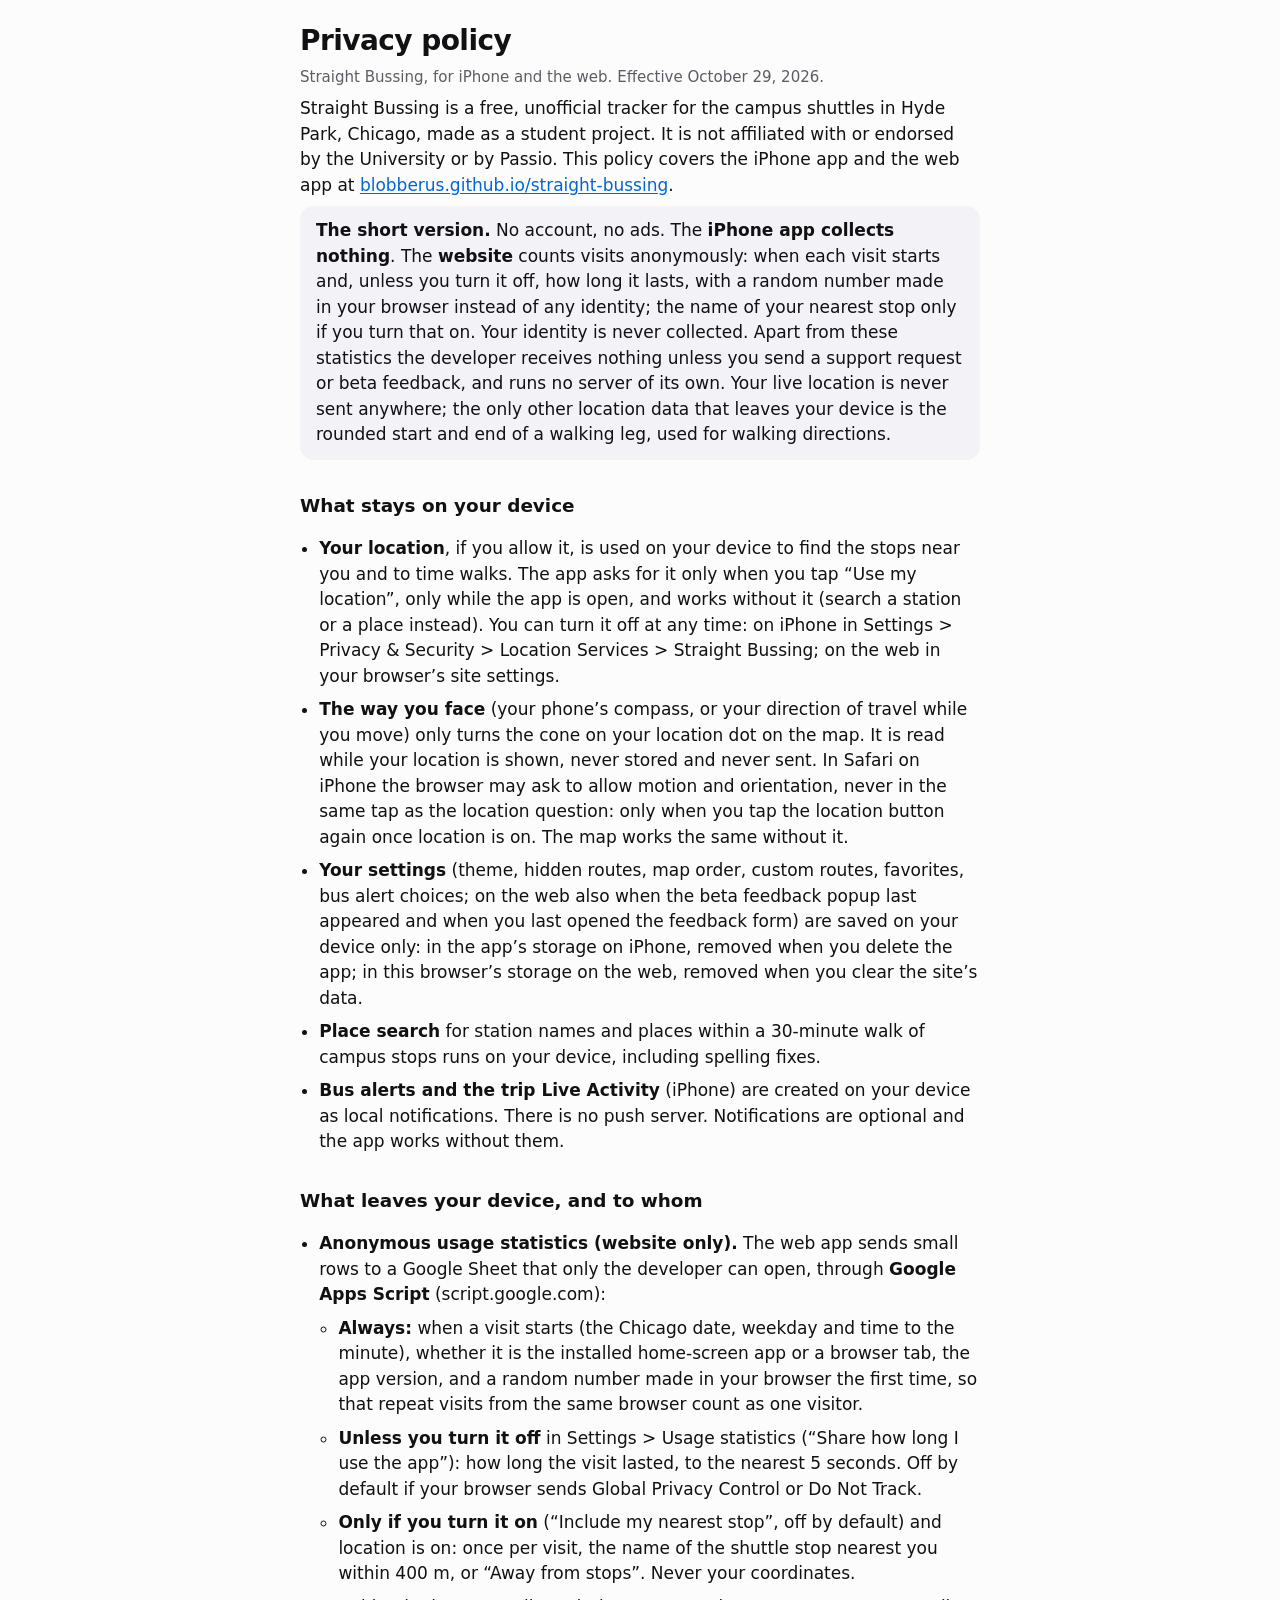
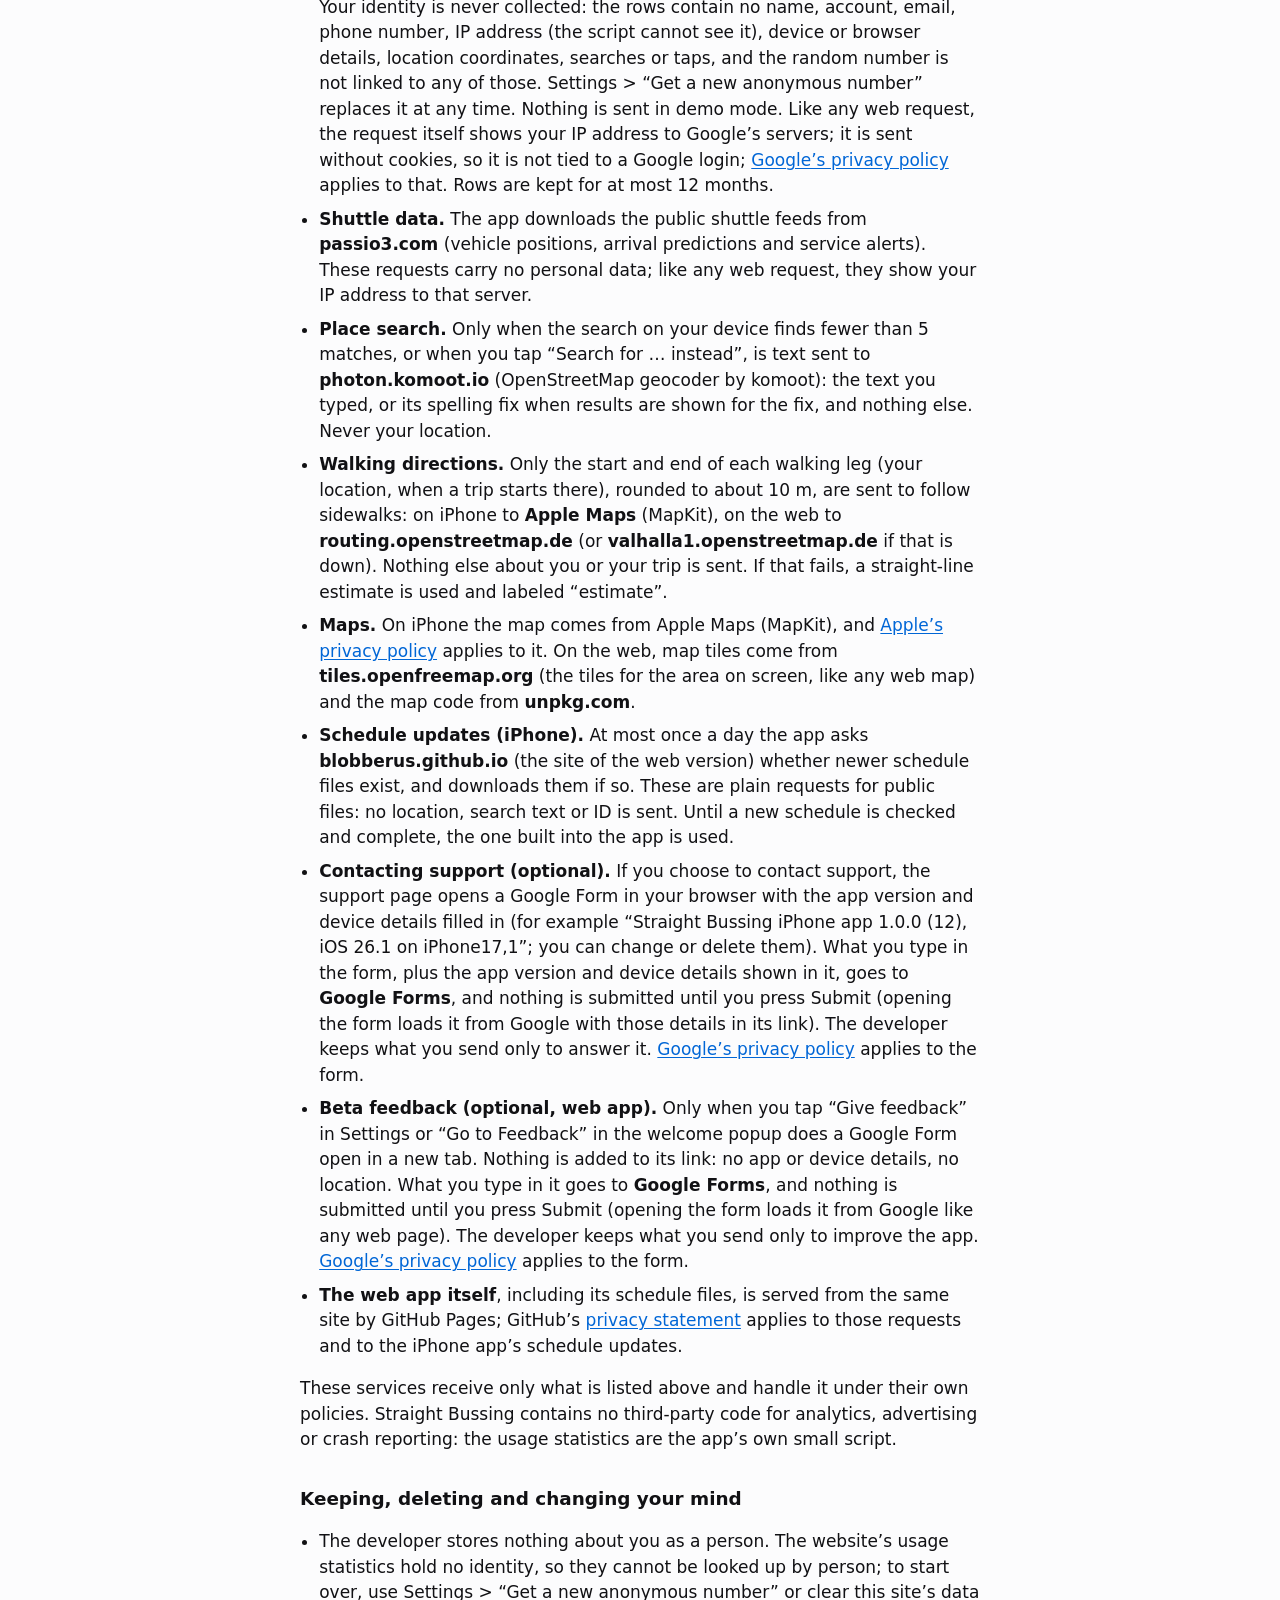
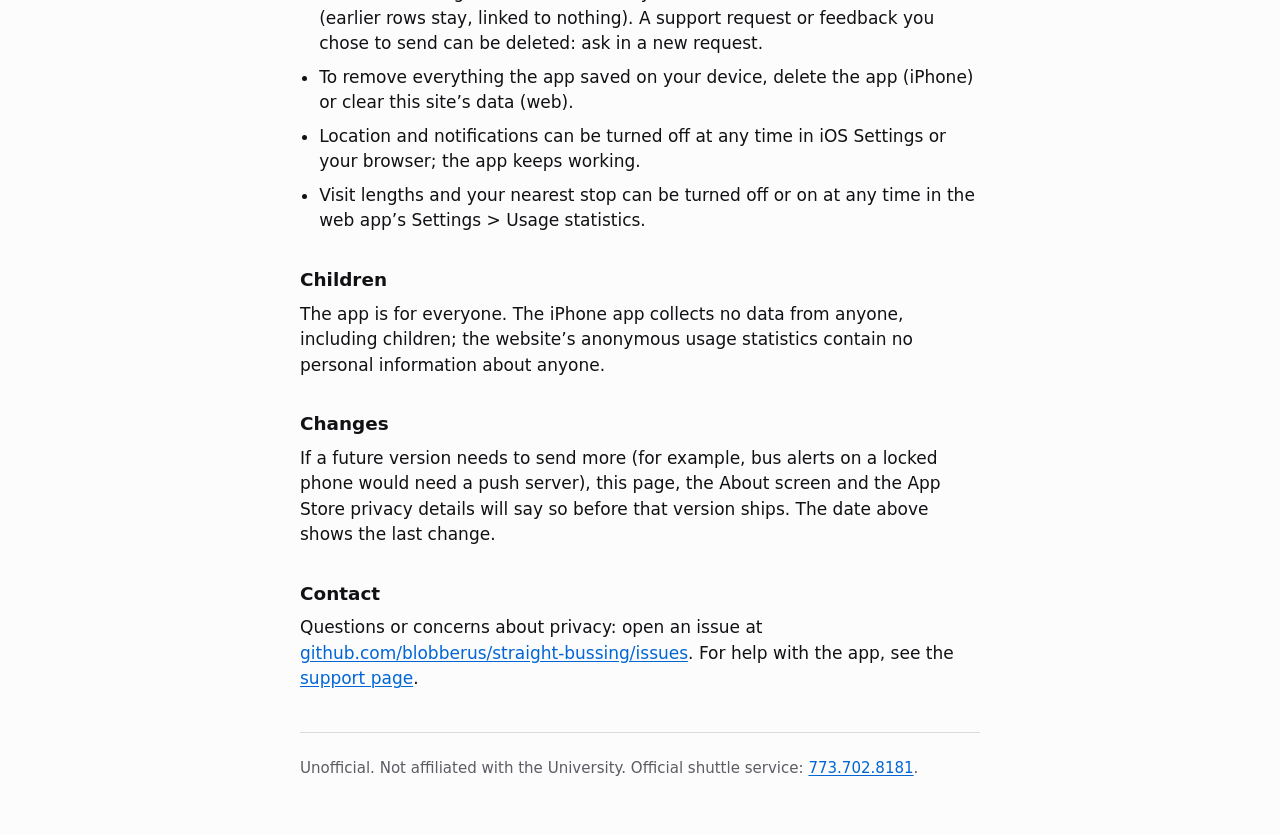
==== web/privacy.html @ 0d1b6024 "Bring the experimental copy up to date with the main project (main ba4f450), once, as the base for t" ====
<!doctype html>
<html lang="en">
<head>
<meta charset="utf-8">
<meta name="viewport" content="width=device-width, initial-scale=1">
<title>Privacy policy: Straight Bussing</title>
<meta name="description" content="Privacy policy of Straight Bussing, the free unofficial campus shuttle tracker for iPhone and the web. No account, no ads. The iPhone app collects nothing; the website counts visits anonymously.">
<meta name="color-scheme" content="light dark">
<link rel="icon" href="icons/icon-32.png" sizes="32x32" type="image/png">
<style>
/* Static page, no scripts, no external requests. Colors follow web/css/tokens.css. */
:root { color-scheme: light dark; --bg: #fcfcfd; --text: #111114; --text-2: #5c5c63; --accent: #0066d6; --hairline: rgba(60, 60, 67, .18); --surface: #f2f2f7; }
@media (prefers-color-scheme: dark) { :root { --bg: #1c1c1e; --text: #f5f5f7; --text-2: #a1a1a8; --accent: #409cff; --hairline: rgba(84, 84, 88, .55); --surface: #2c2c2e; } }
body { margin: 0; background: var(--bg); color: var(--text); font: 17px/1.5 -apple-system, BlinkMacSystemFont, "SF Pro Text", system-ui, "Segoe UI", Roboto, sans-serif; }
main { max-width: 680px; margin: 0 auto; padding: 24px 20px 48px; }
h1 { font-size: 1.75rem; line-height: 1.2; margin: 0 0 4px; letter-spacing: -0.02em; }
h2 { font-size: 1.15rem; margin: 2rem 0 .5rem; }
p, li { margin: .5rem 0; }
ul { padding-left: 1.2rem; }
.meta { color: var(--text-2); font-size: .94rem; }
.box { background: var(--surface); border-radius: 14px; padding: 4px 16px; }
a { color: var(--accent); text-underline-offset: 2px; }
b { font-weight: 650; }
footer { margin-top: 2.5rem; padding-top: 1rem; border-top: 1px solid var(--hairline); color: var(--text-2); font-size: .94rem; }
</style>
</head>
<body>
<main>
<h1>Privacy policy</h1>
<p class="meta">Straight Bussing, for iPhone and the web. Effective October 29, 2026.</p>

<p>Straight Bussing is a free, unofficial tracker for the campus shuttles in Hyde Park, Chicago, made as a student project.
It is not affiliated with or endorsed by the University or by Passio. This policy covers the iPhone app and the web app at
<a href="./">blobberus.github.io/straight-bussing</a>.</p>

<div class="box">
<p><b>The short version.</b> No account, no ads. The <b>iPhone app collects nothing</b>. The <b>website</b> counts visits
anonymously: when each visit starts and, unless you turn it off, how long it lasts, with a random number made in your
browser instead of any identity; the name of your nearest stop only if you turn that on. Your identity is never collected.
Apart from these statistics the developer receives nothing unless you send a support request or beta feedback, and runs
no server of its own. Your live location is never sent anywhere; the only other location data that leaves your device is the rounded start and
end of a walking leg, used for walking directions.</p>
</div>

<h2>What stays on your device</h2>
<ul>
<li><b>Your location</b>, if you allow it, is used on your device to find the stops near you and to time walks. The app
asks for it only when you tap &ldquo;Use my location&rdquo;, only while the app is open, and works without it (search a station
or a place instead). You can turn it off at any time: on iPhone in Settings &gt; Privacy &amp; Security &gt; Location
Services &gt; Straight Bussing; on the web in your browser&rsquo;s site settings.</li>
<li><b>The way you face</b> (your phone&rsquo;s compass, or your direction of travel while you move) only turns the
cone on your location dot on the map. It is read while your location is shown, never stored and never sent. In
Safari on iPhone the browser may ask to allow motion and orientation, never in the same tap as the location
question: only when you tap the location button again once location is on. The map works the same without it.</li>
<li><b>Your settings</b> (theme, hidden routes, map order, custom routes, favorites, bus alert choices; on the web also
when the beta feedback popup last appeared and when you last opened the feedback form) are saved on your
device only: in the app&rsquo;s storage on iPhone, removed when you delete the app; in this browser&rsquo;s storage on the
web, removed when you clear the site&rsquo;s data.</li>
<li><b>Place search</b> for station names and places within a 30-minute walk of campus stops runs on your device,
including spelling fixes.</li>
<li><b>Bus alerts and the trip Live Activity</b> (iPhone) are created on your device as local notifications. There is no
push server. Notifications are optional and the app works without them.</li>
</ul>

<h2>What leaves your device, and to whom</h2>
<ul>
<li><b>Anonymous usage statistics (website only).</b> The web app sends small rows to a Google Sheet that only the
developer can open, through <b>Google Apps Script</b> (script.google.com):
<ul>
<li><b>Always:</b> when a visit starts (the Chicago date, weekday and time to the minute), whether it is the installed
home-screen app or a browser tab, the app version, and a random number made in your browser the first time, so that repeat
visits from the same browser count as one visitor.</li>
<li><b>Unless you turn it off</b> in Settings &gt; Usage statistics (&ldquo;Share how long I use the app&rdquo;): how long
the visit lasted, to the nearest 5 seconds. Off by default if your browser sends Global Privacy Control or Do Not Track.</li>
<li><b>Only if you turn it on</b> (&ldquo;Include my nearest stop&rdquo;, off by default) and location is on: once per visit,
the name of the shuttle stop nearest you within 400 m, or &ldquo;Away from stops&rdquo;. Never your coordinates.</li>
</ul>
Your identity is never collected: the rows contain no name, account, email, phone number, IP address (the script cannot see
it), device or browser details, location coordinates, searches or taps, and the random number is not linked to any of
those. Settings &gt; &ldquo;Get a new anonymous number&rdquo; replaces it at any time. Nothing is sent in demo mode. Like any
web request, the request itself shows your IP address to Google&rsquo;s servers; it is sent without cookies, so it is
not tied to a Google login;
<a href="https://policies.google.com/privacy">Google&rsquo;s privacy policy</a> applies to that. Rows are kept for at most
12 months.</li>
<li><b>Shuttle data.</b> The app downloads the public shuttle feeds from <b>passio3.com</b> (vehicle positions, arrival
predictions and service alerts). These requests carry no personal data; like any web request, they show your IP address to
that server.</li>
<li><b>Place search.</b> Only when the search on your device finds fewer than 5 matches, or when you tap &ldquo;Search for
&hellip; instead&rdquo;, is text sent to <b>photon.komoot.io</b> (OpenStreetMap geocoder by komoot): the text you typed, or
its spelling fix when results are shown for the fix, and nothing else. Never your location.</li>
<li><b>Walking directions.</b> Only the start and end of each walking leg (your location, when a trip starts there),
rounded to about 10 m, are sent to follow sidewalks: on iPhone to <b>Apple Maps</b> (MapKit), on the web to
<b>routing.openstreetmap.de</b> (or <b>valhalla1.openstreetmap.de</b> if that is down). Nothing else about you or your trip
is sent. If that fails, a straight-line estimate is used and labeled &ldquo;estimate&rdquo;.</li>
<li><b>Maps.</b> On iPhone the map comes from Apple Maps (MapKit), and
<a href="https://www.apple.com/legal/privacy/">Apple&rsquo;s privacy policy</a> applies to it. On the web, map tiles come from
<b>tiles.openfreemap.org</b> (the tiles for the area on screen, like any web map) and the map code from <b>unpkg.com</b>.</li>
<li><b>Schedule updates (iPhone).</b> At most once a day the app asks <b>blobberus.github.io</b> (the site of the web
version) whether newer schedule files exist, and downloads them if so. These are plain requests for public files: no
location, search text or ID is sent. Until a new schedule is checked and complete, the one built into the app is
used.</li>
<li><b>Contacting support (optional).</b> If you choose to contact support, the support page opens a Google Form in
your browser with the app version and device details filled in (for example &ldquo;Straight Bussing iPhone app 1.0.0 (12),
iOS 26.1 on iPhone17,1&rdquo;; you can change or delete them). What you type in the form, plus the app version and
device details shown in it, goes to <b>Google Forms</b>, and nothing is submitted until you press Submit (opening the
form loads it from Google with those details in its link). The developer keeps what you send only to answer it.
<a href="https://policies.google.com/privacy">Google&rsquo;s privacy policy</a> applies to the form.</li>
<li><b>Beta feedback (optional, web app).</b> Only when you tap &ldquo;Give feedback&rdquo; in Settings or &ldquo;Go to
Feedback&rdquo; in the welcome popup does a Google Form open in a new tab. Nothing is added to its link: no app or device
details, no location. What you type in it goes to <b>Google Forms</b>, and nothing is submitted until you press Submit
(opening the form loads it from Google like any web page). The developer keeps what you send only to improve the app.
<a href="https://policies.google.com/privacy">Google&rsquo;s privacy policy</a> applies to the form.</li>
<li><b>The web app itself</b>, including its schedule files, is served from the same site by GitHub Pages; GitHub&rsquo;s
<a href="https://docs.github.com/en/site-policy/privacy-policies/github-general-privacy-statement">privacy statement</a>
applies to those requests and to the iPhone app&rsquo;s schedule updates.</li>
</ul>
<p>These services receive only what is listed above and handle it under their own policies. Straight Bussing contains no
third-party code for analytics, advertising or crash reporting: the usage statistics are the app&rsquo;s own small script.</p>

<h2>Keeping, deleting and changing your mind</h2>
<ul>
<li>The developer stores nothing about you as a person. The website&rsquo;s usage statistics hold no identity, so they
cannot be looked up by person; to start over, use Settings &gt; &ldquo;Get a new anonymous number&rdquo; or clear this
site&rsquo;s data (earlier rows stay, linked to nothing). A support request or feedback you chose to send can be deleted:
ask in a new request.</li>
<li>To remove everything the app saved on your device, delete the app (iPhone) or clear this site&rsquo;s data (web).</li>
<li>Location and notifications can be turned off at any time in iOS Settings or your browser; the app keeps working.</li>
<li>Visit lengths and your nearest stop can be turned off or on at any time in the web app&rsquo;s Settings &gt; Usage
statistics.</li>
</ul>

<h2>Children</h2>
<p>The app is for everyone. The iPhone app collects no data from anyone, including children; the website&rsquo;s
anonymous usage statistics contain no personal information about anyone.</p>

<h2>Changes</h2>
<p>If a future version needs to send more (for example, bus alerts on a locked phone would need a push server), this page,
the About screen and the App Store privacy details will say so before that version ships. The date above shows the last
change.</p>

<h2>Contact</h2>
<p>Questions or concerns about privacy: open an issue at
<a href="https://github.com/blobberus/straight-bussing/issues">github.com/blobberus/straight-bussing/issues</a>.
For help with the app, see the <a href="support.html">support page</a>.</p>

<footer>
<p>Unofficial. Not affiliated with the University. Official shuttle service: <a href="tel:7737028181">773.702.8181</a>.</p>
</footer>
</main>
</body>
</html>
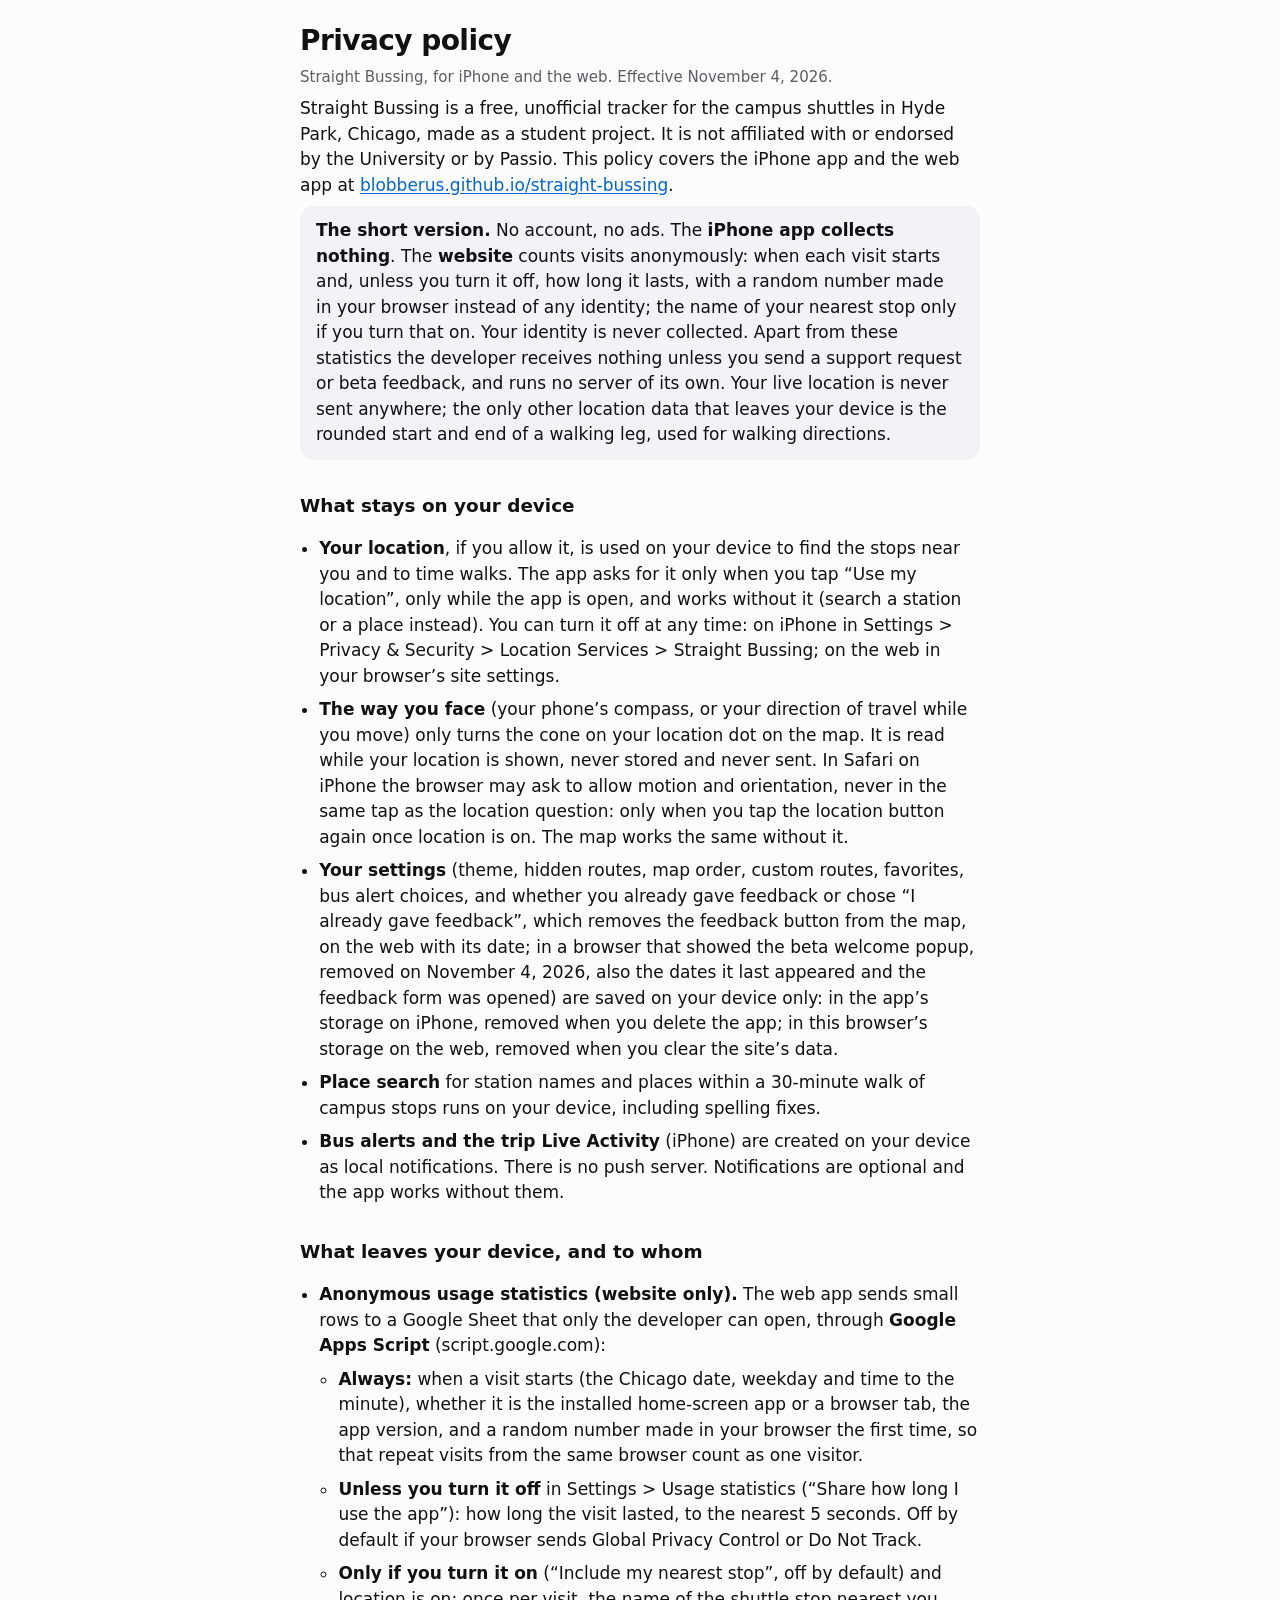
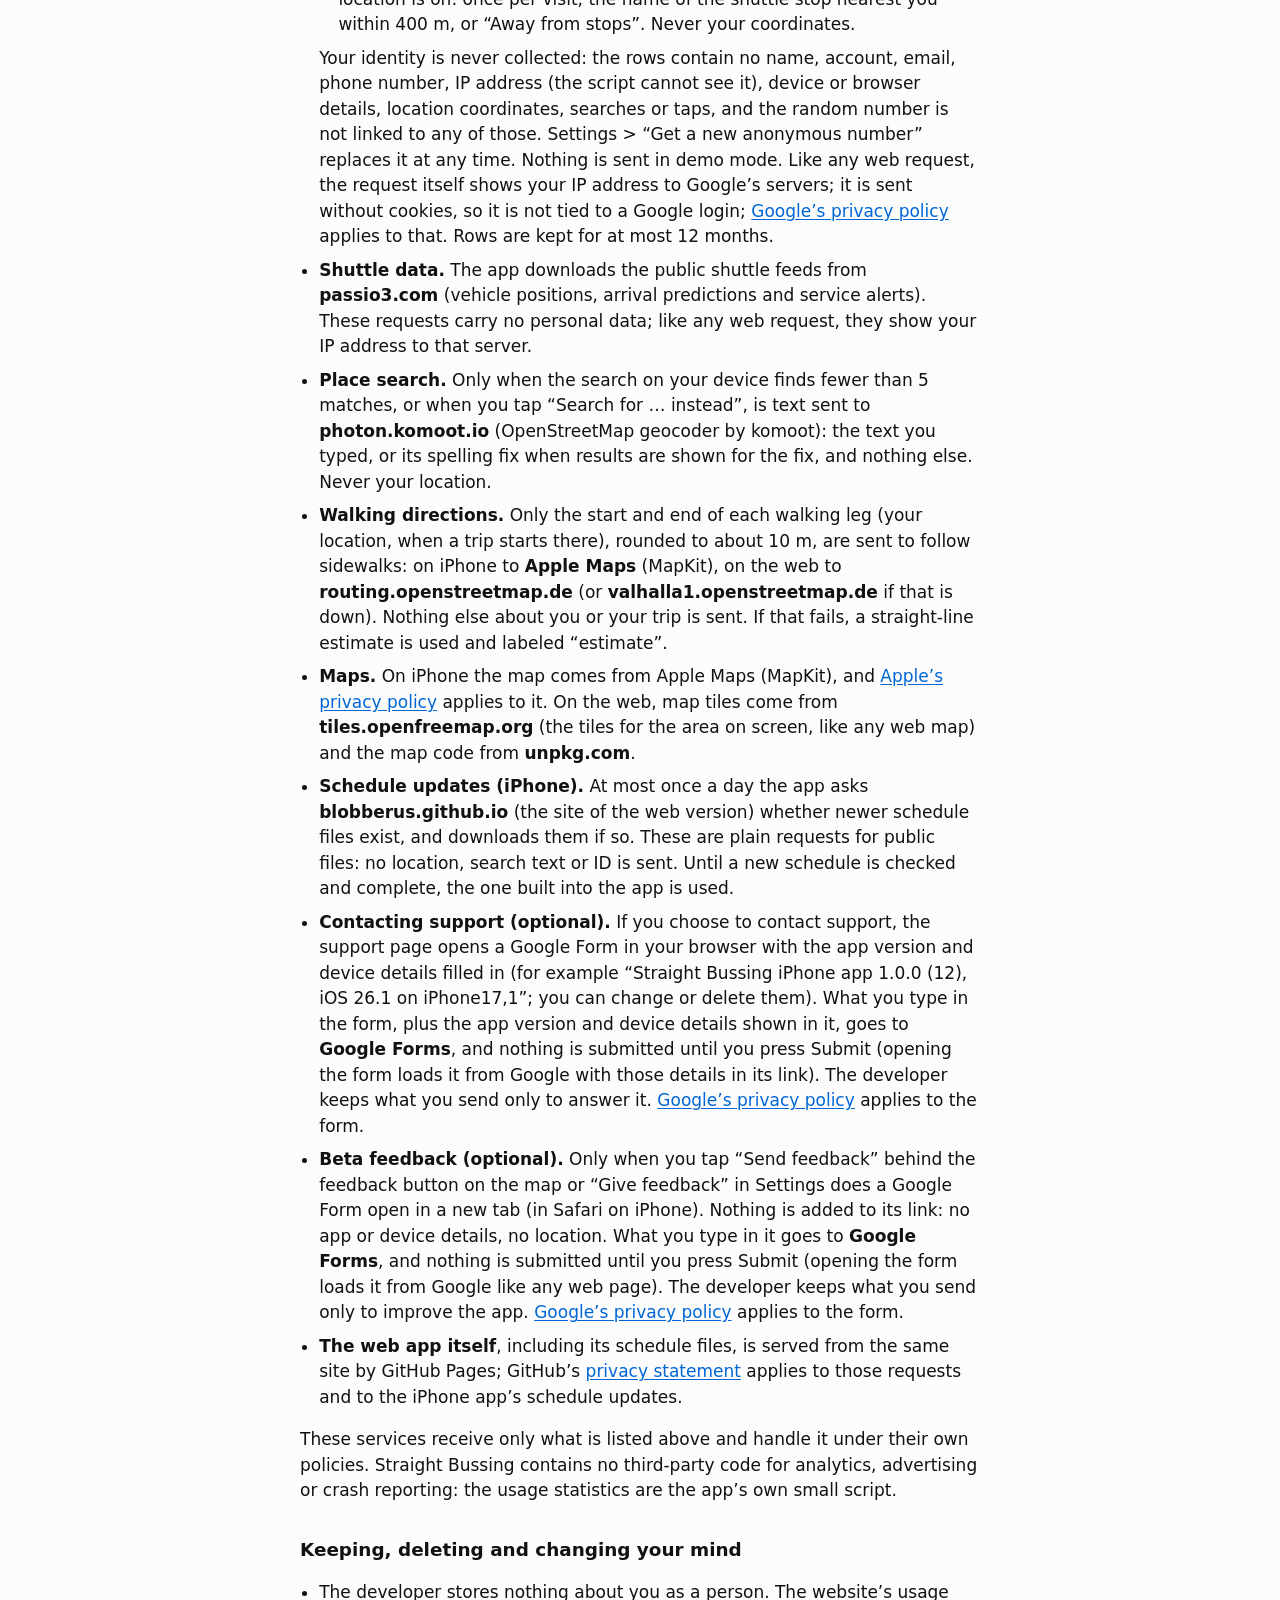
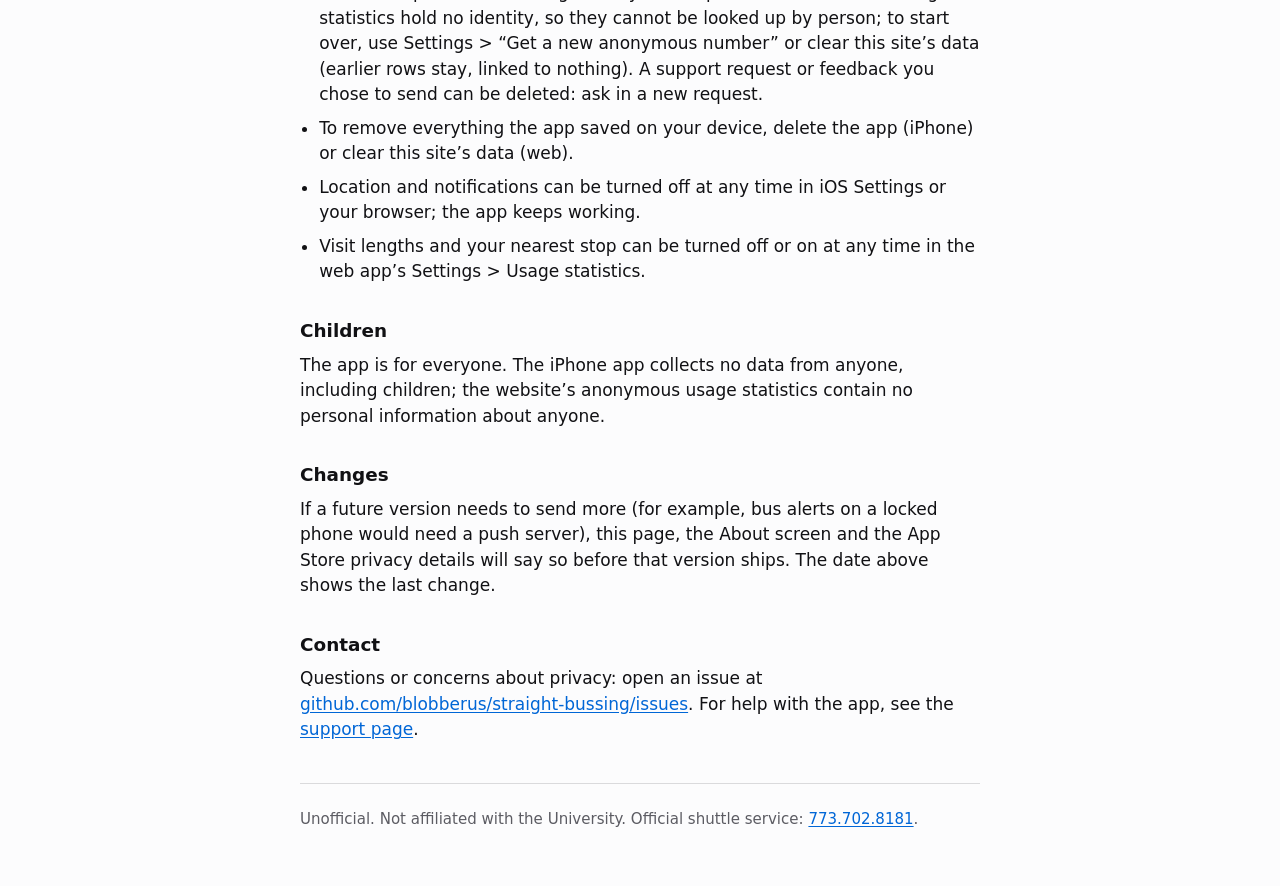
==== commit 502ca70c: "Feedback: the welcome popup is gone; a tinted glass feedback circle under Settings Owner (2026-11-04" ====
--- a/web/privacy.html
+++ b/web/privacy.html
@@ -27,7 +27,7 @@
 <body>
 <main>
 <h1>Privacy policy</h1>
-<p class="meta">Straight Bussing, for iPhone and the web. Effective October 29, 2026.</p>
+<p class="meta">Straight Bussing, for iPhone and the web. Effective November 4, 2026.</p>
 
 <p>Straight Bussing is a free, unofficial tracker for the campus shuttles in Hyde Park, Chicago, made as a student project.
 It is not affiliated with or endorsed by the University or by Passio. This policy covers the iPhone app and the web app at
@@ -52,10 +52,12 @@
 cone on your location dot on the map. It is read while your location is shown, never stored and never sent. In
 Safari on iPhone the browser may ask to allow motion and orientation, never in the same tap as the location
 question: only when you tap the location button again once location is on. The map works the same without it.</li>
-<li><b>Your settings</b> (theme, hidden routes, map order, custom routes, favorites, bus alert choices; on the web also
-when the beta feedback popup last appeared and when you last opened the feedback form) are saved on your
-device only: in the app&rsquo;s storage on iPhone, removed when you delete the app; in this browser&rsquo;s storage on the
-web, removed when you clear the site&rsquo;s data.</li>
+<li><b>Your settings</b> (theme, hidden routes, map order, custom routes, favorites, bus alert choices, and whether you
+already gave feedback or chose &ldquo;I already gave feedback&rdquo;, which removes the feedback button from the map, on
+the web with its date; in a browser that showed the beta welcome popup, removed on November 4, 2026, also the dates it
+last appeared and the feedback form was opened) are saved on your device only: in the app&rsquo;s storage on iPhone,
+removed when you delete the app; in this browser&rsquo;s storage on the web, removed when you clear the site&rsquo;s
+data.</li>
 <li><b>Place search</b> for station names and places within a 30-minute walk of campus stops runs on your device,
 including spelling fixes.</li>
 <li><b>Bus alerts and the trip Live Activity</b> (iPhone) are created on your device as local notifications. There is no
@@ -105,10 +107,11 @@
 device details shown in it, goes to <b>Google Forms</b>, and nothing is submitted until you press Submit (opening the
 form loads it from Google with those details in its link). The developer keeps what you send only to answer it.
 <a href="https://policies.google.com/privacy">Google&rsquo;s privacy policy</a> applies to the form.</li>
-<li><b>Beta feedback (optional, web app).</b> Only when you tap &ldquo;Give feedback&rdquo; in Settings or &ldquo;Go to
-Feedback&rdquo; in the welcome popup does a Google Form open in a new tab. Nothing is added to its link: no app or device
-details, no location. What you type in it goes to <b>Google Forms</b>, and nothing is submitted until you press Submit
-(opening the form loads it from Google like any web page). The developer keeps what you send only to improve the app.
+<li><b>Beta feedback (optional).</b> Only when you tap &ldquo;Send feedback&rdquo; behind the feedback button on the
+map or &ldquo;Give feedback&rdquo; in Settings does a Google Form open in a new tab (in Safari on iPhone). Nothing is
+added to its link: no app or device details, no location. What you type in it goes to <b>Google Forms</b>, and nothing
+is submitted until you press Submit (opening the form loads it from Google like any web page). The developer keeps
+what you send only to improve the app.
 <a href="https://policies.google.com/privacy">Google&rsquo;s privacy policy</a> applies to the form.</li>
 <li><b>The web app itself</b>, including its schedule files, is served from the same site by GitHub Pages; GitHub&rsquo;s
 <a href="https://docs.github.com/en/site-policy/privacy-policies/github-general-privacy-statement">privacy statement</a>
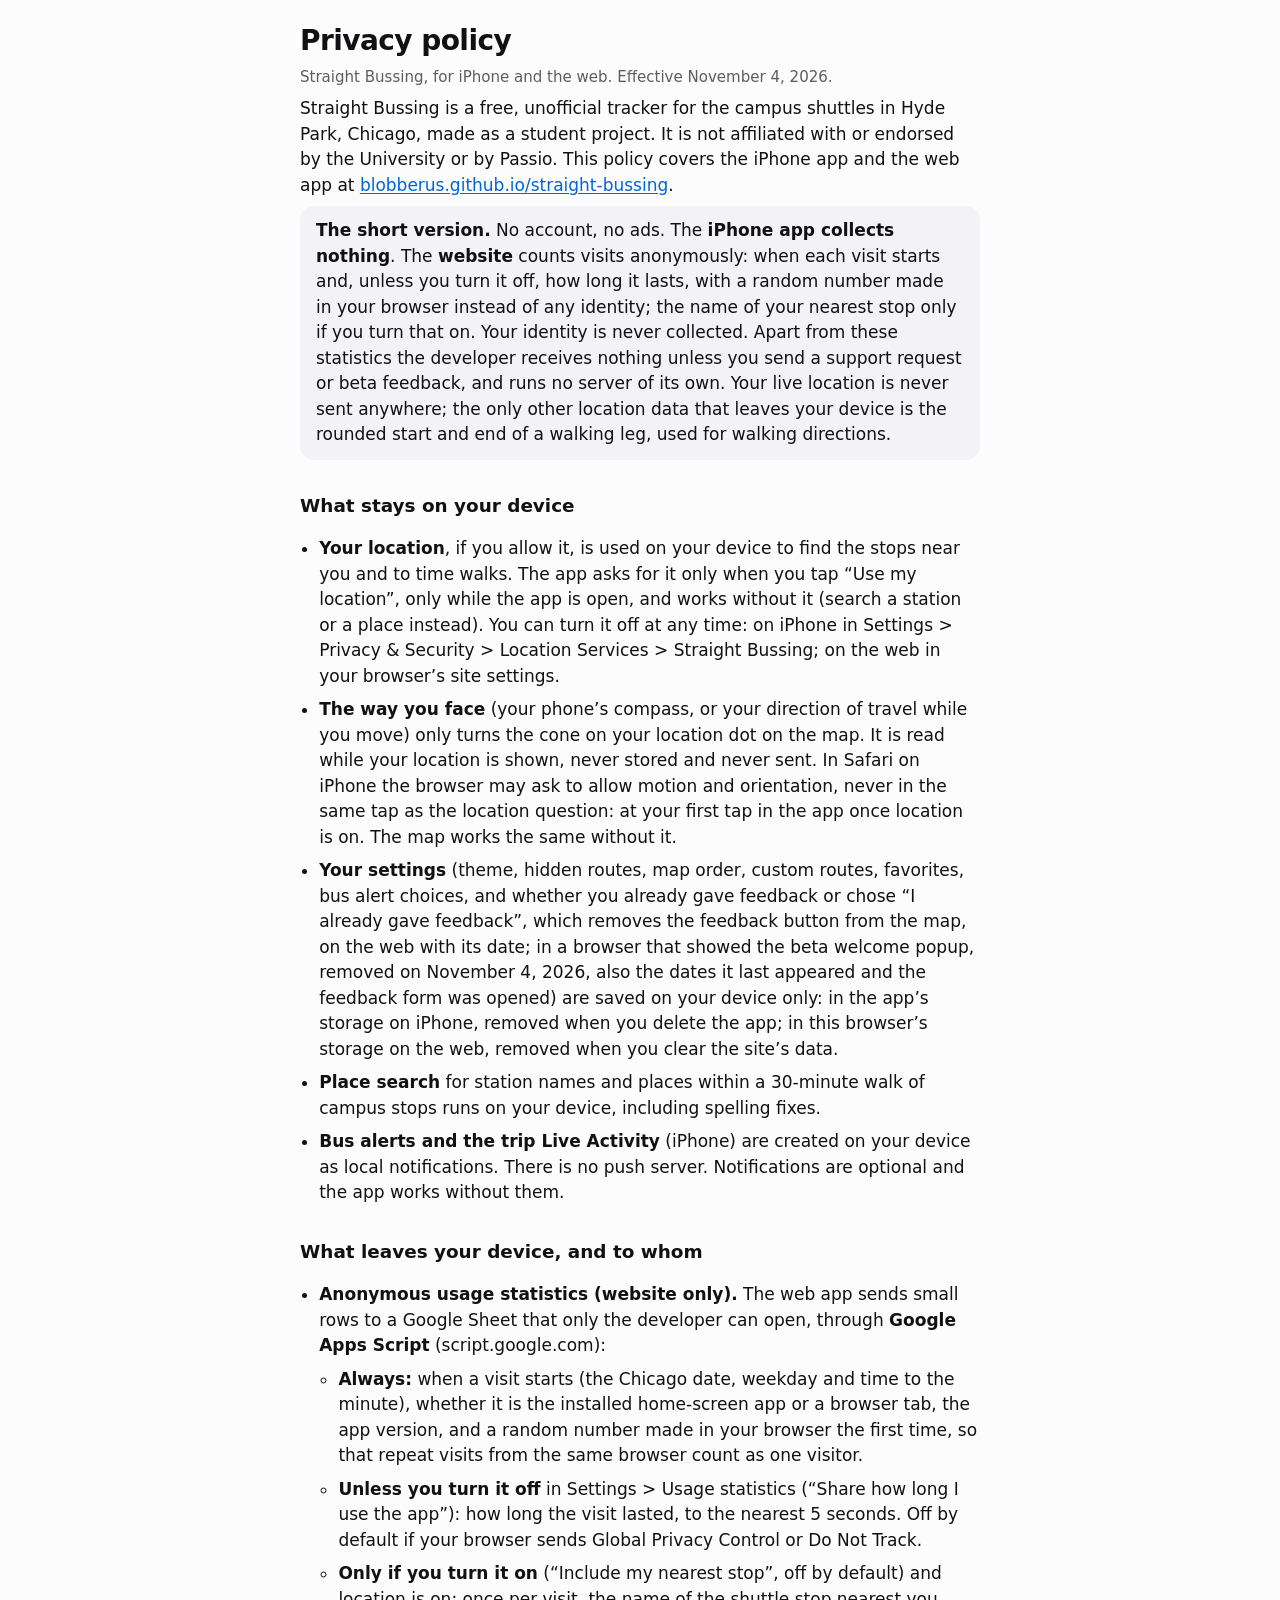
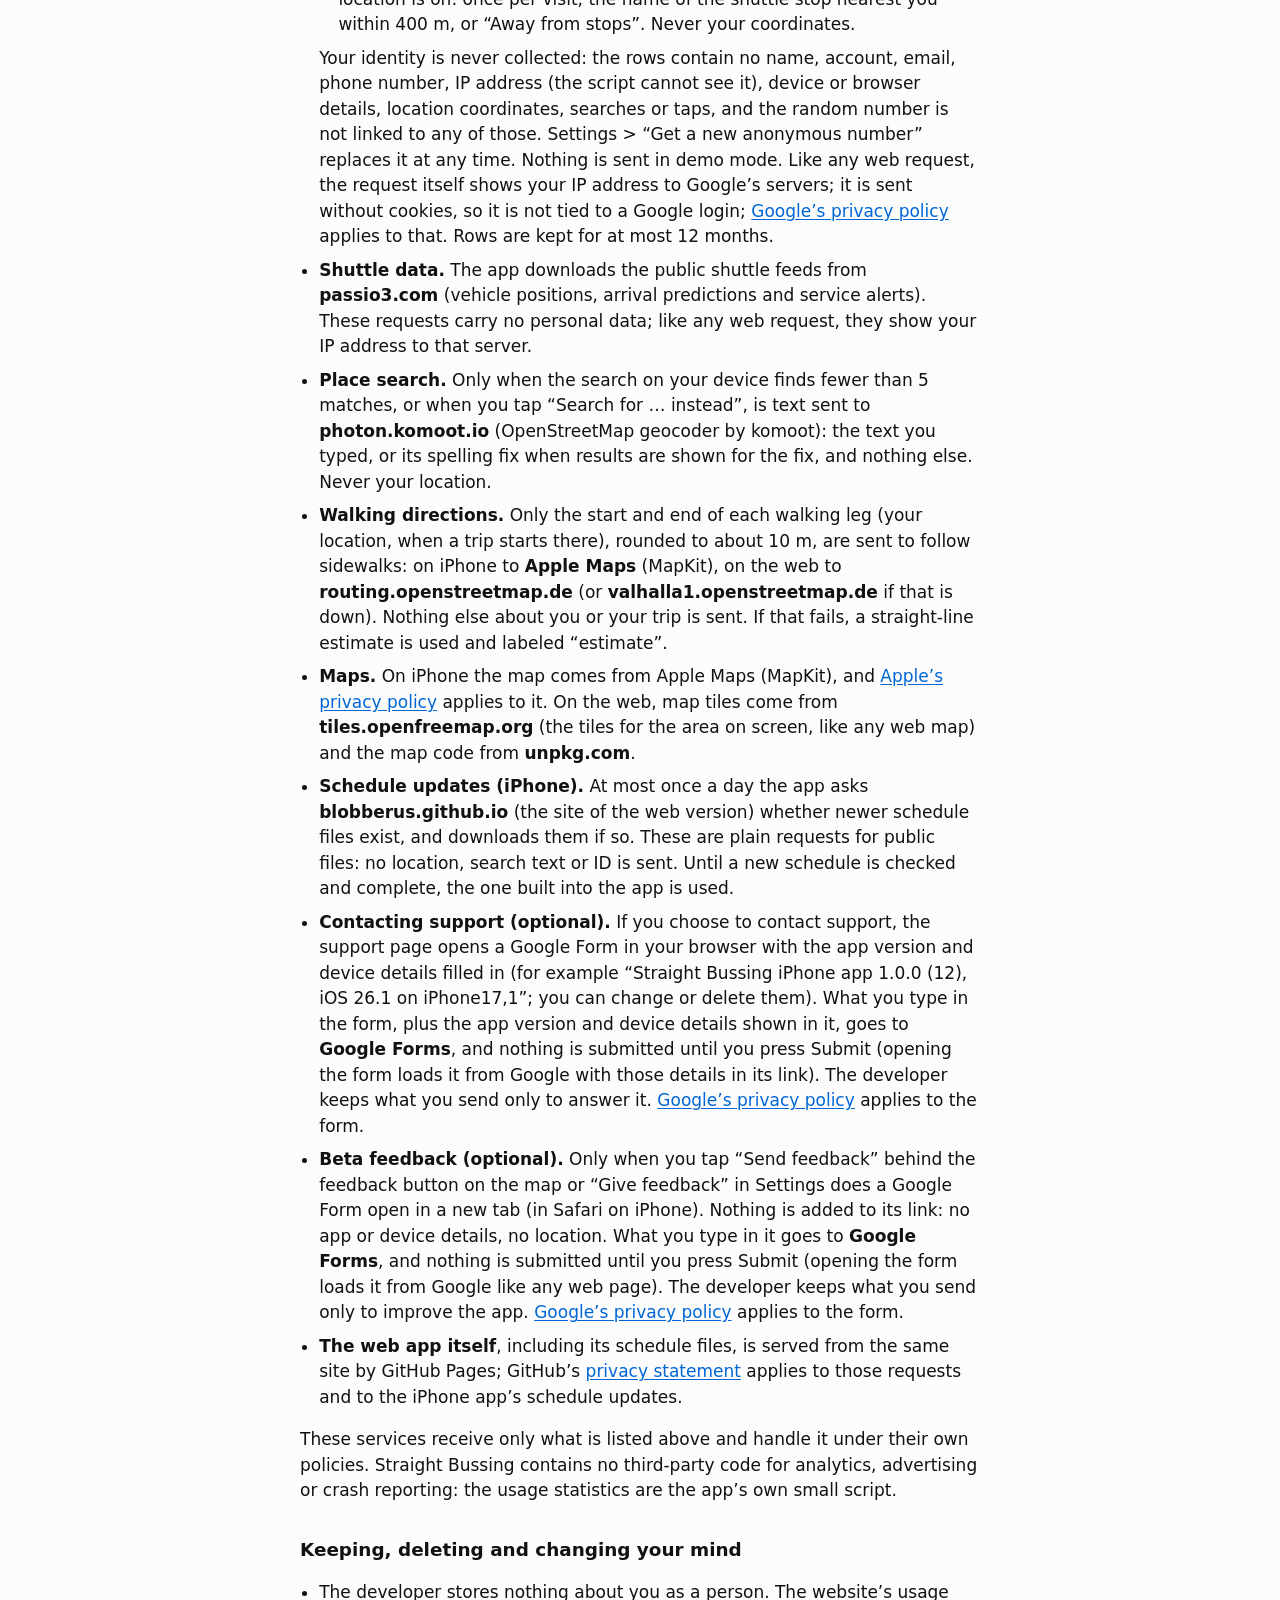
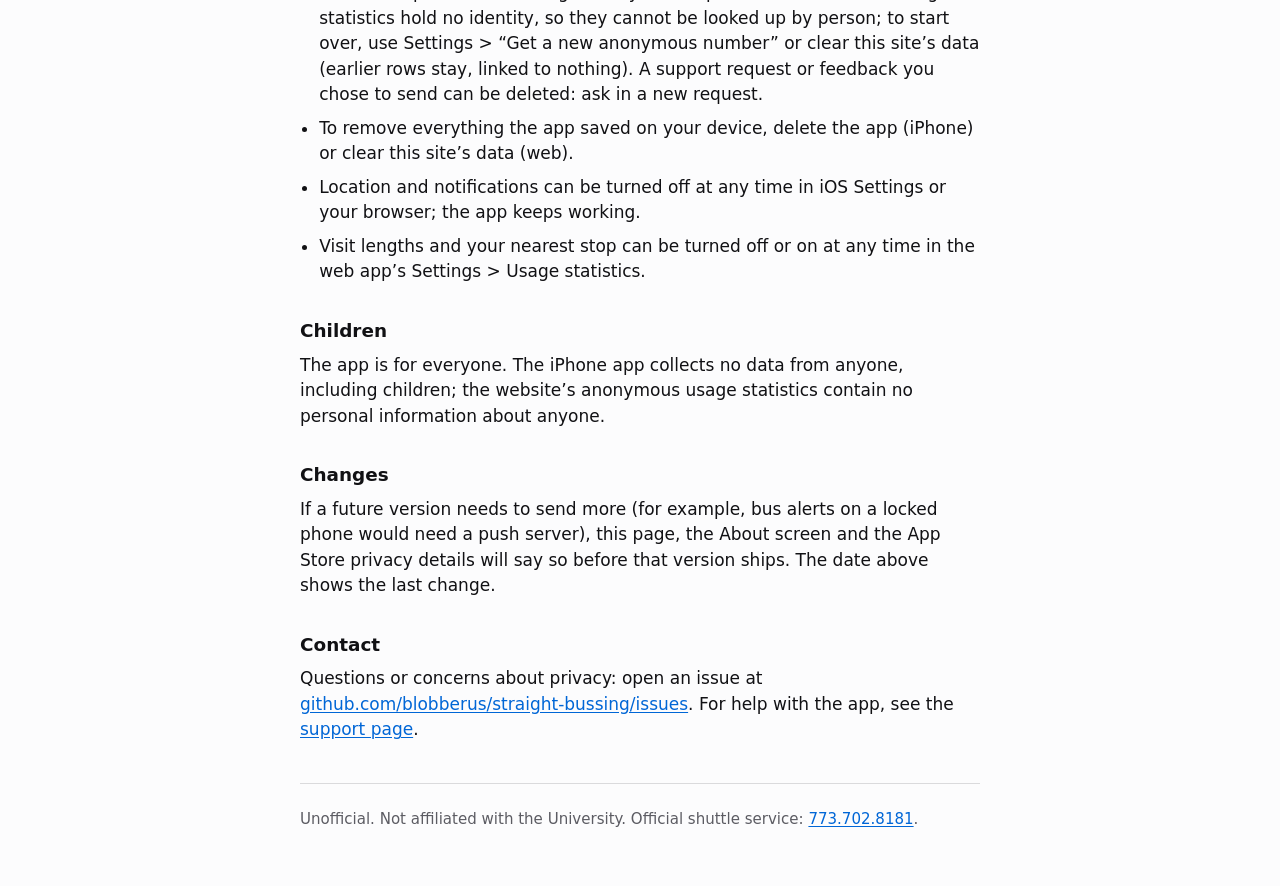
==== commit 330dc79e: "Heading cone shows again: the first tap anywhere once location works asks for the compass (sw sb-v2-" ====
--- a/web/privacy.html
+++ b/web/privacy.html
@@ -51,7 +51,7 @@
 <li><b>The way you face</b> (your phone&rsquo;s compass, or your direction of travel while you move) only turns the
 cone on your location dot on the map. It is read while your location is shown, never stored and never sent. In
 Safari on iPhone the browser may ask to allow motion and orientation, never in the same tap as the location
-question: only when you tap the location button again once location is on. The map works the same without it.</li>
+question: at your first tap in the app once location is on. The map works the same without it.</li>
 <li><b>Your settings</b> (theme, hidden routes, map order, custom routes, favorites, bus alert choices, and whether you
 already gave feedback or chose &ldquo;I already gave feedback&rdquo;, which removes the feedback button from the map, on
 the web with its date; in a browser that showed the beta welcome popup, removed on November 4, 2026, also the dates it
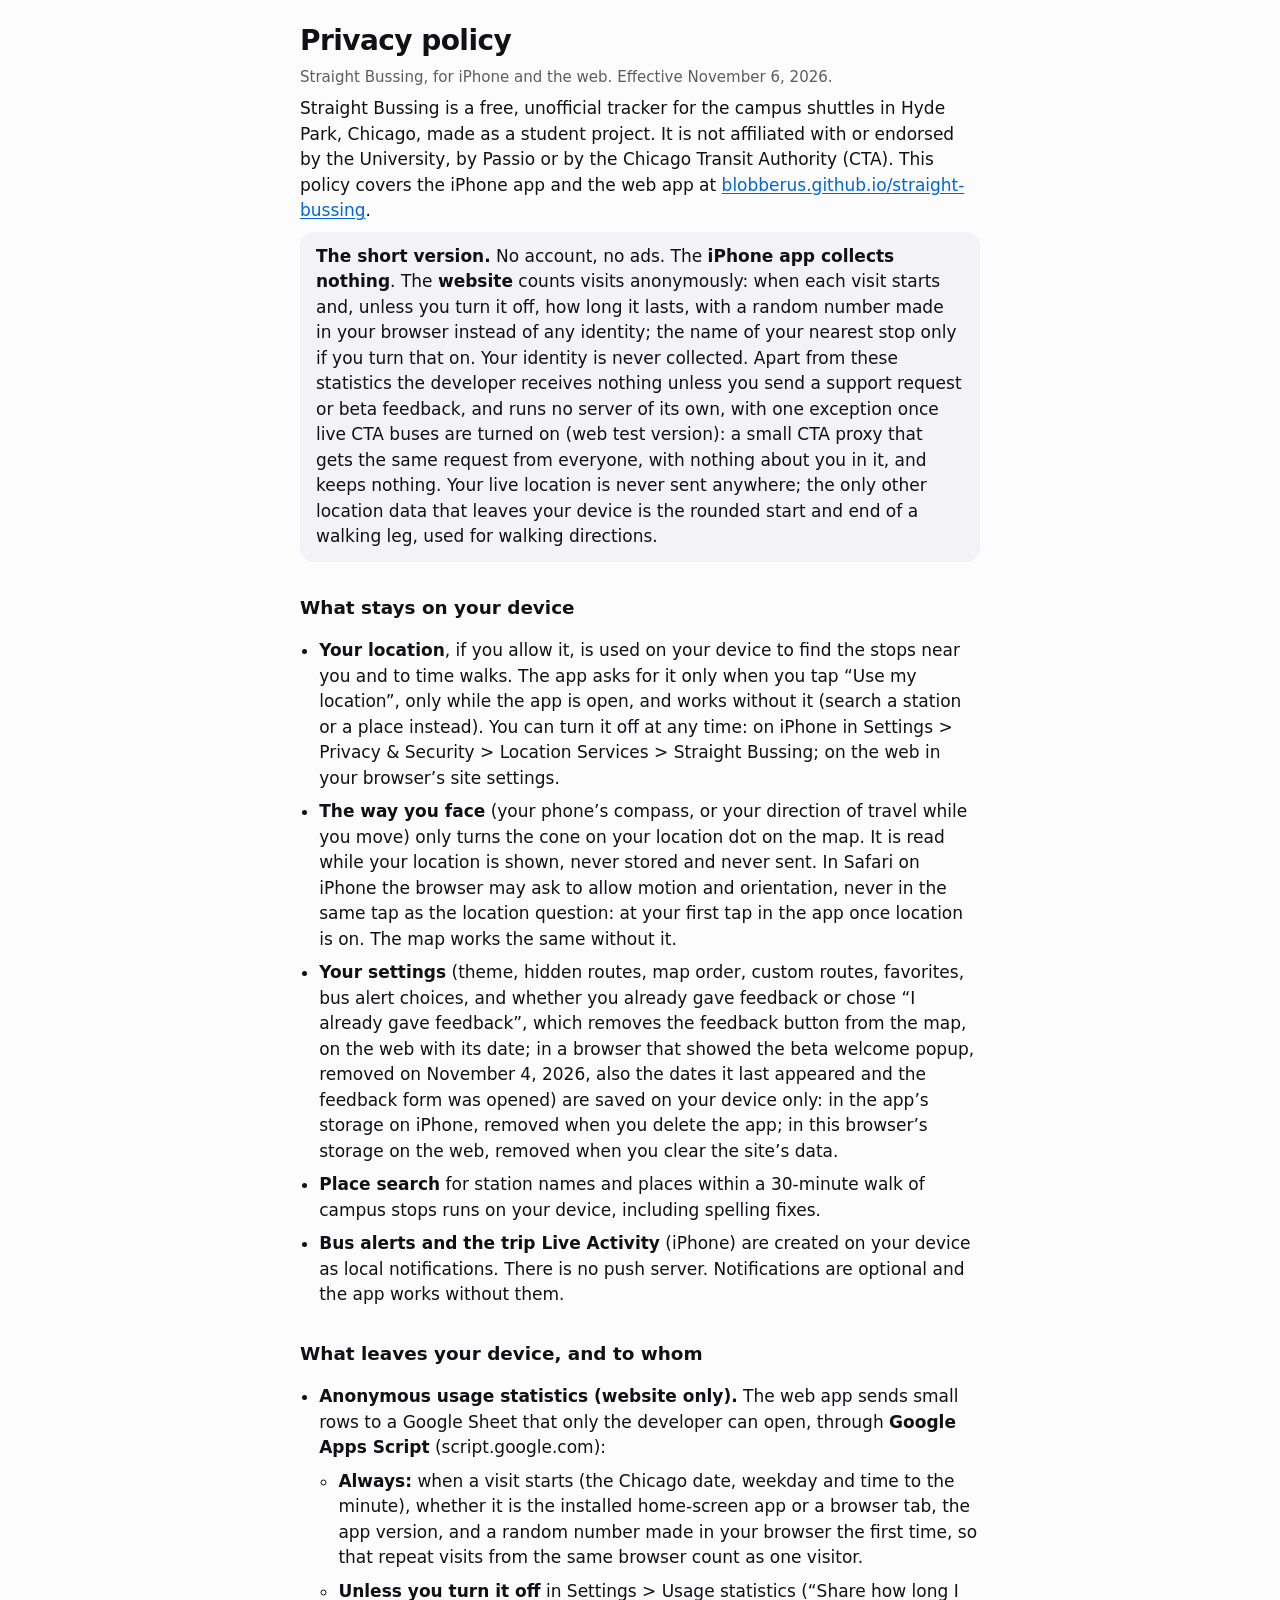
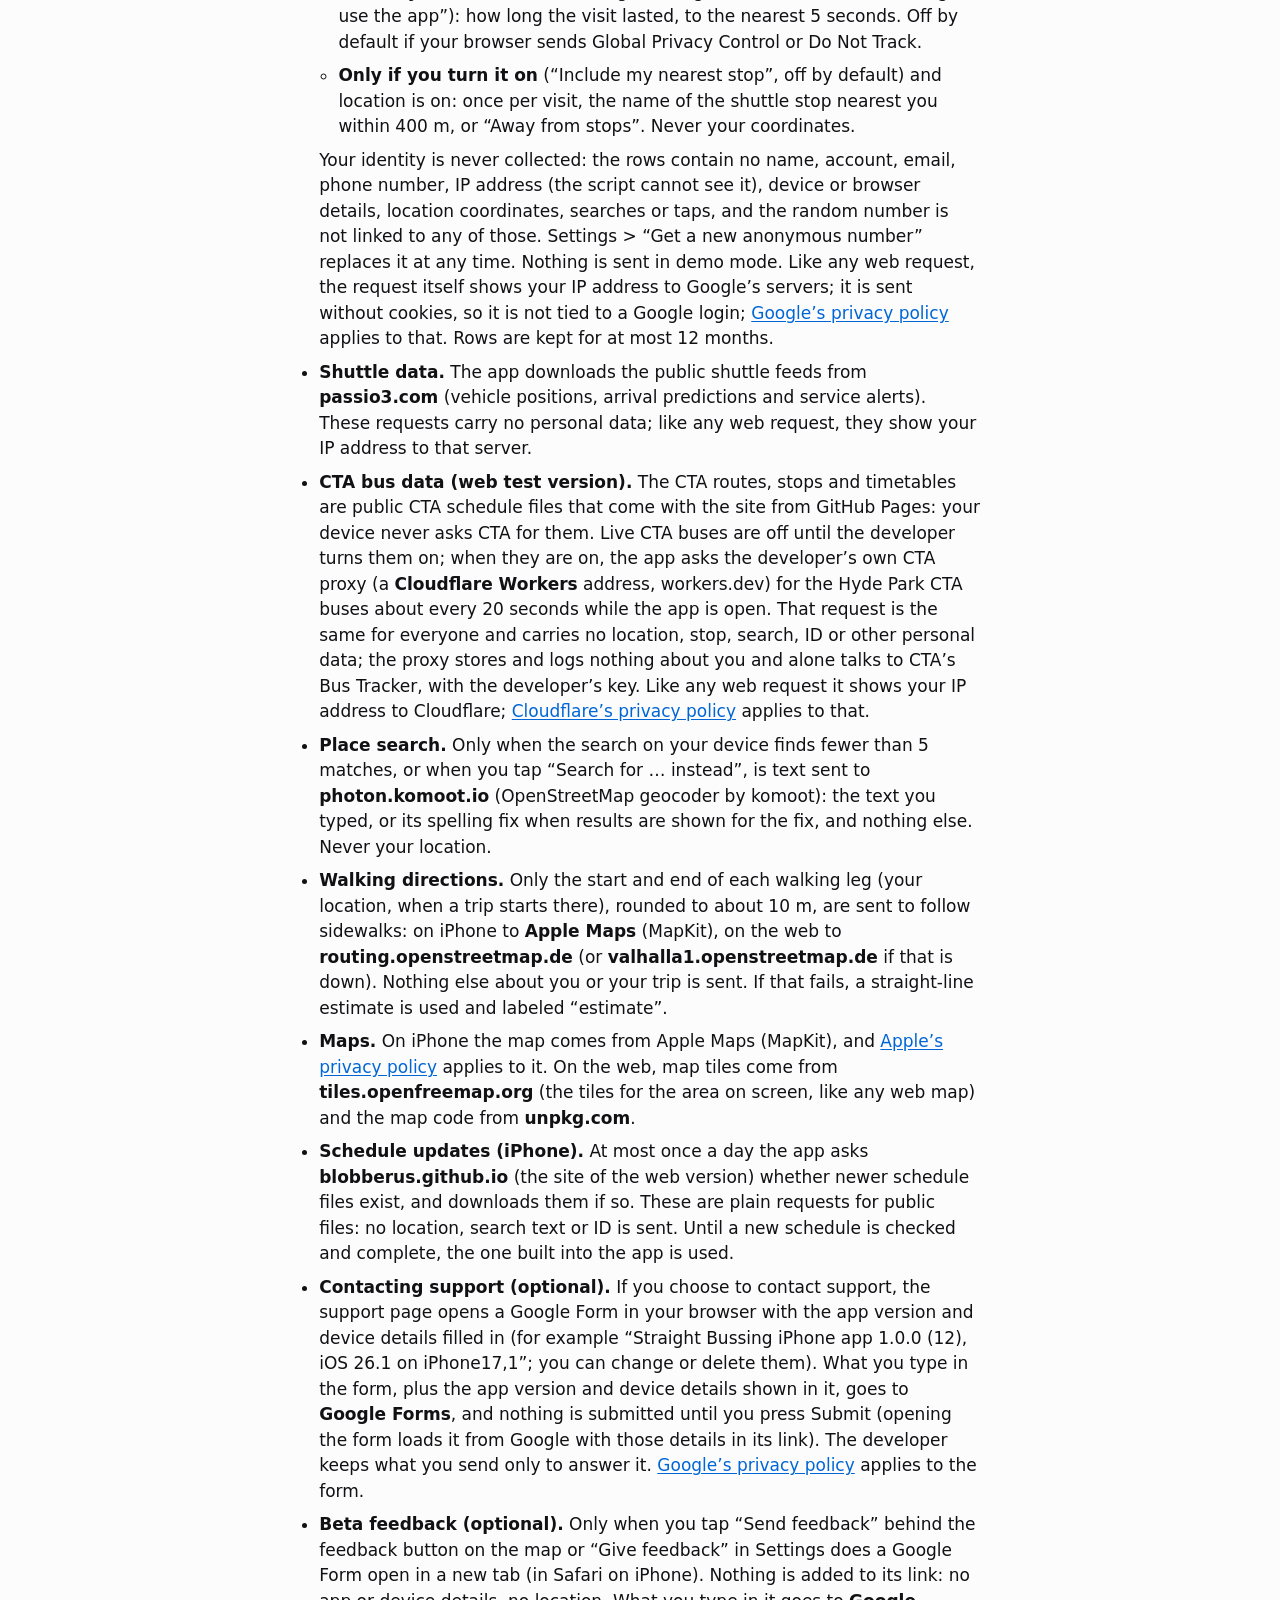
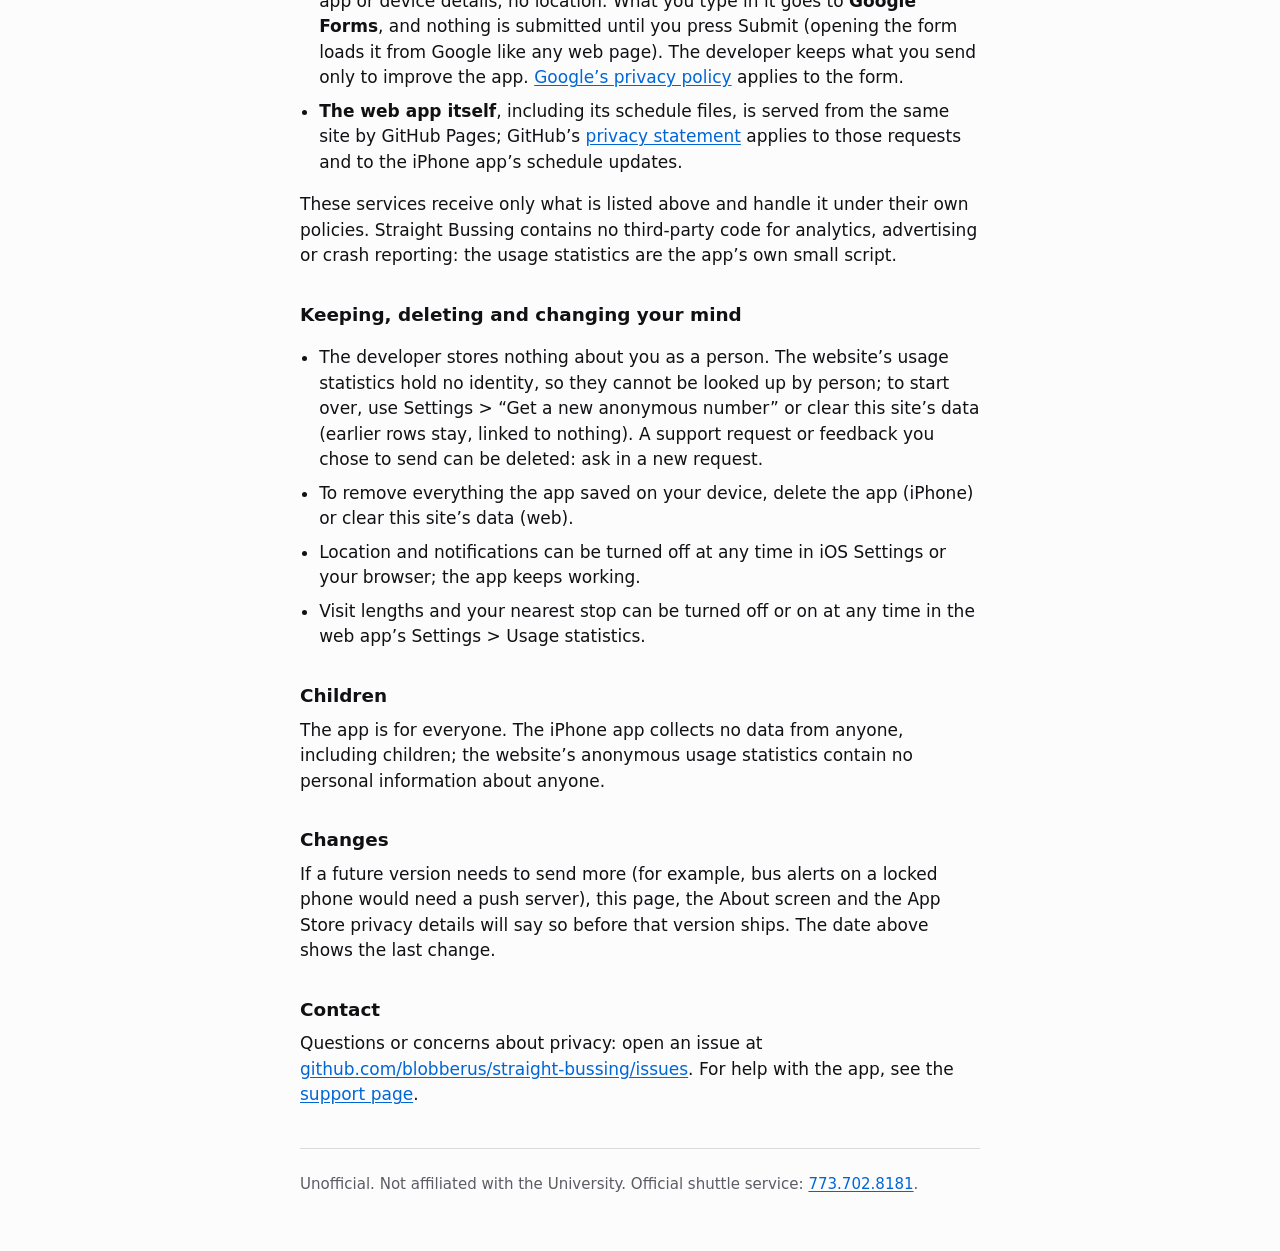
==== commit 6563f439: "Privacy, About and Credits: CTA data, where it comes from, and the CTA proxy once live CTA buses are" ====
--- a/web/privacy.html
+++ b/web/privacy.html
@@ -27,10 +27,10 @@
 <body>
 <main>
 <h1>Privacy policy</h1>
-<p class="meta">Straight Bussing, for iPhone and the web. Effective November 4, 2026.</p>
+<p class="meta">Straight Bussing, for iPhone and the web. Effective November 6, 2026.</p>
 
 <p>Straight Bussing is a free, unofficial tracker for the campus shuttles in Hyde Park, Chicago, made as a student project.
-It is not affiliated with or endorsed by the University or by Passio. This policy covers the iPhone app and the web app at
+It is not affiliated with or endorsed by the University, by Passio or by the Chicago Transit Authority (CTA). This policy covers the iPhone app and the web app at
 <a href="./">blobberus.github.io/straight-bussing</a>.</p>
 
 <div class="box">
@@ -38,7 +38,8 @@
 anonymously: when each visit starts and, unless you turn it off, how long it lasts, with a random number made in your
 browser instead of any identity; the name of your nearest stop only if you turn that on. Your identity is never collected.
 Apart from these statistics the developer receives nothing unless you send a support request or beta feedback, and runs
-no server of its own. Your live location is never sent anywhere; the only other location data that leaves your device is the rounded start and
+no server of its own, with one exception once live CTA buses are turned on (web test version): a small CTA proxy that
+gets the same request from everyone, with nothing about you in it, and keeps nothing. Your live location is never sent anywhere; the only other location data that leaves your device is the rounded start and
 end of a walking leg, used for walking directions.</p>
 </div>
 
@@ -87,6 +88,14 @@
 <li><b>Shuttle data.</b> The app downloads the public shuttle feeds from <b>passio3.com</b> (vehicle positions, arrival
 predictions and service alerts). These requests carry no personal data; like any web request, they show your IP address to
 that server.</li>
+<li><b>CTA bus data (web test version).</b> The CTA routes, stops and timetables are public CTA schedule files that come
+with the site from GitHub Pages: your device never asks CTA for them. Live CTA buses are off until the developer turns
+them on; when they are on, the app asks the developer&rsquo;s own CTA proxy (a <b>Cloudflare Workers</b> address,
+workers.dev) for the Hyde Park CTA buses about every 20 seconds while the app is open. That request is the same for
+everyone and carries no location, stop, search, ID or other personal data; the proxy stores and logs nothing about you
+and alone talks to CTA&rsquo;s Bus Tracker, with the developer&rsquo;s key. Like any web request it shows your IP
+address to Cloudflare; <a href="https://www.cloudflare.com/privacypolicy/">Cloudflare&rsquo;s privacy policy</a> applies
+to that.</li>
 <li><b>Place search.</b> Only when the search on your device finds fewer than 5 matches, or when you tap &ldquo;Search for
 &hellip; instead&rdquo;, is text sent to <b>photon.komoot.io</b> (OpenStreetMap geocoder by komoot): the text you typed, or
 its spelling fix when results are shown for the fix, and nothing else. Never your location.</li>
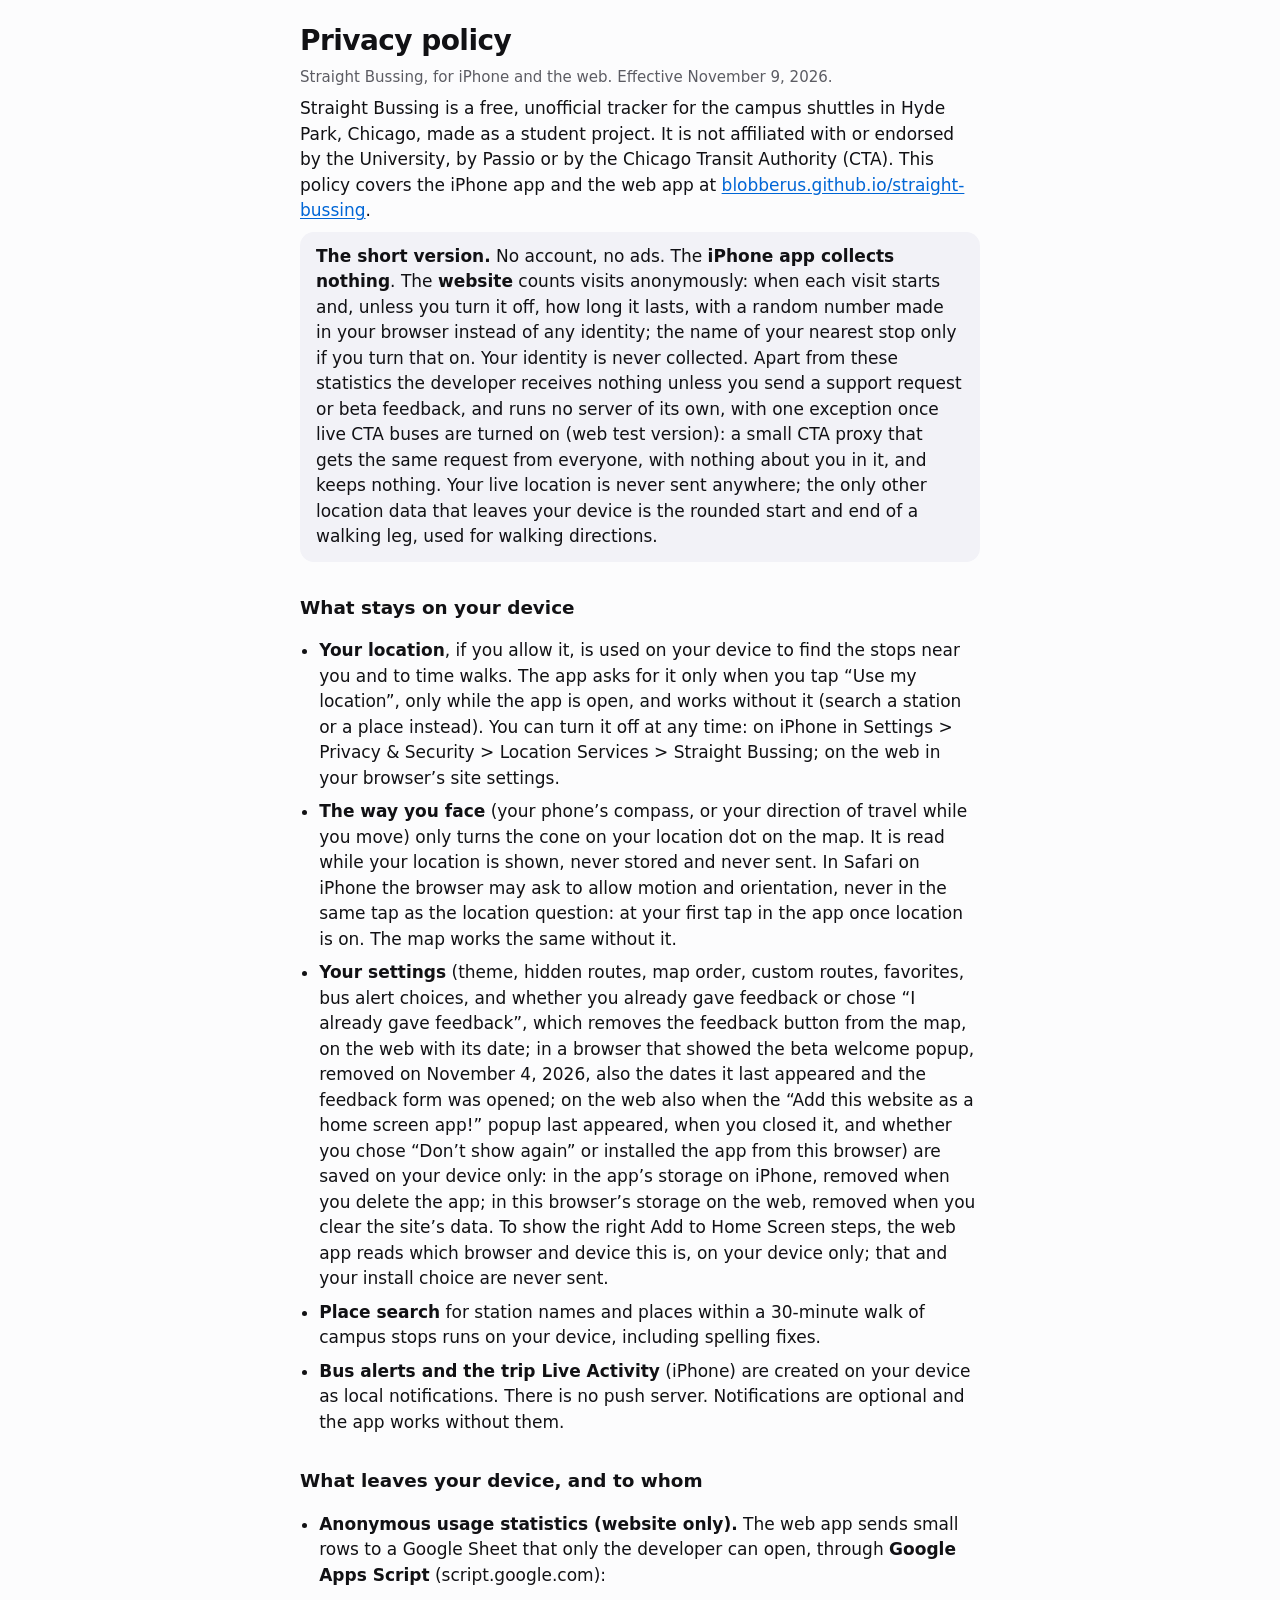
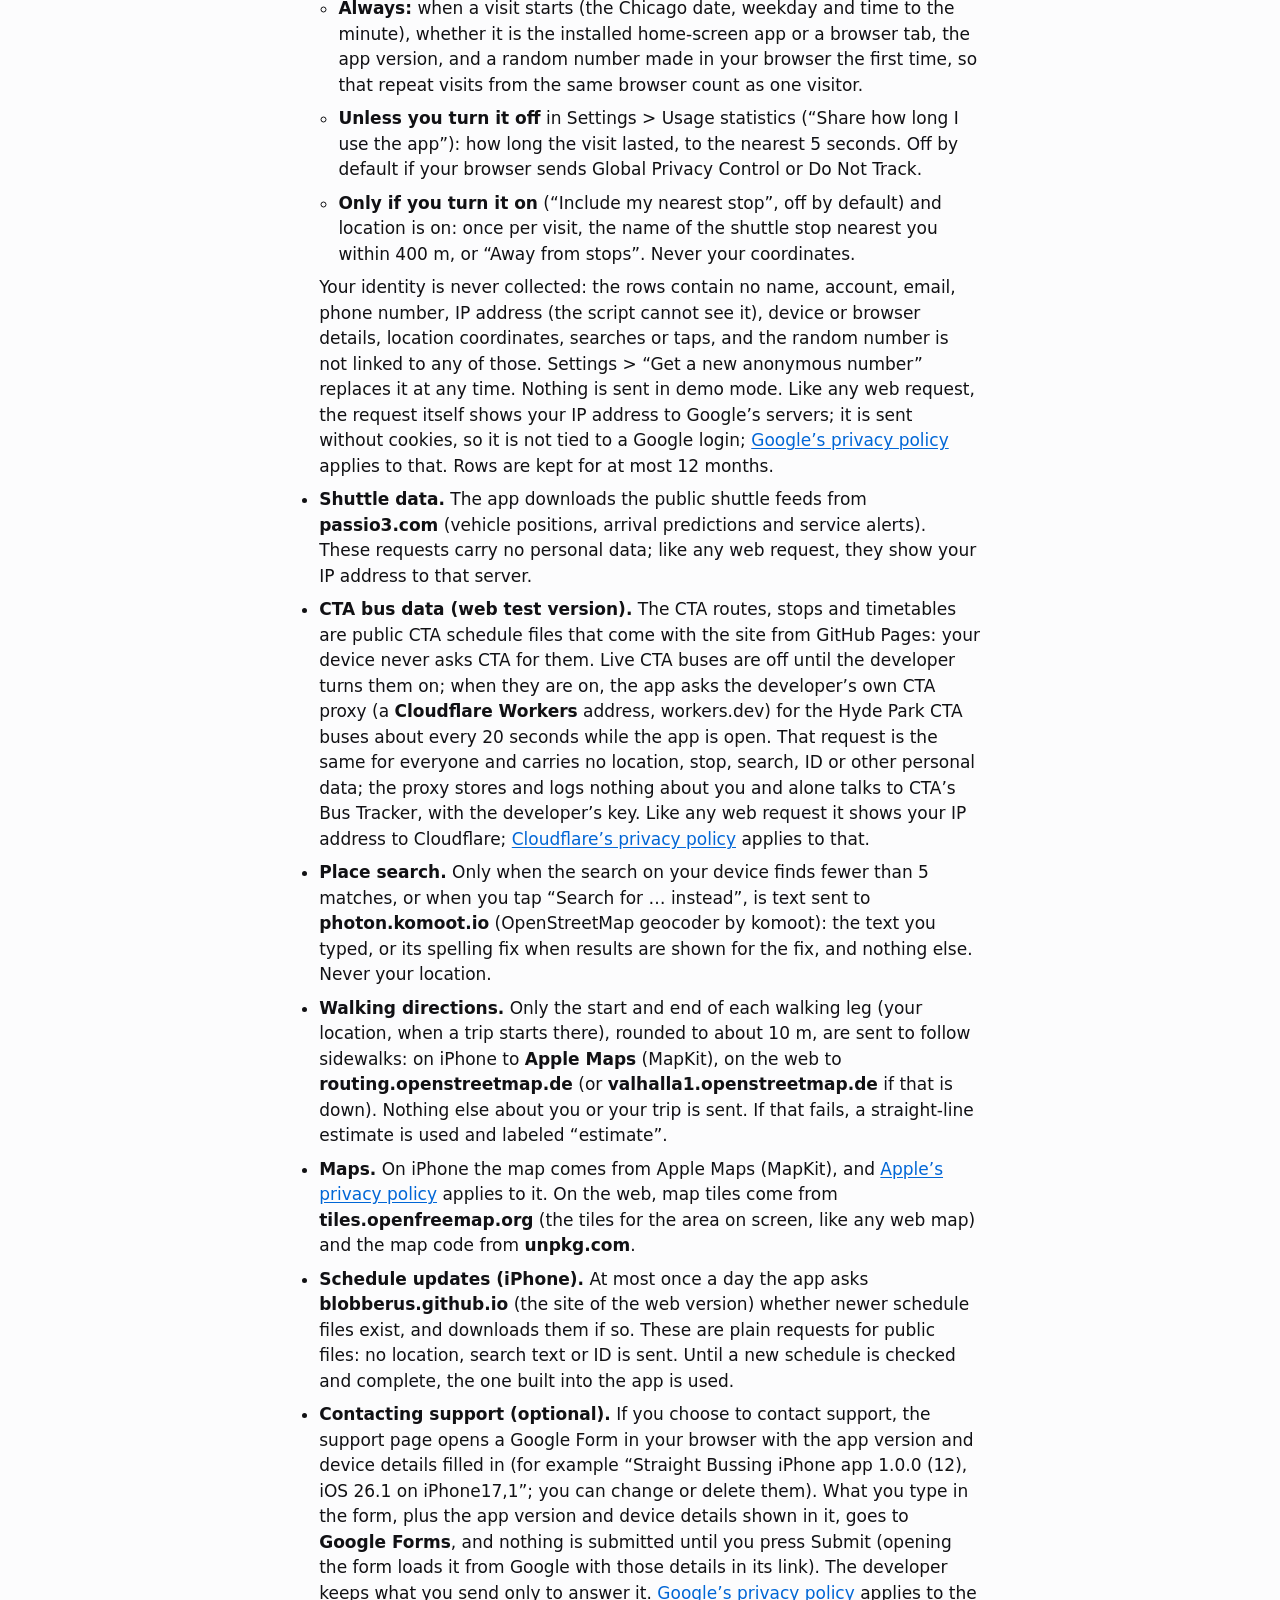
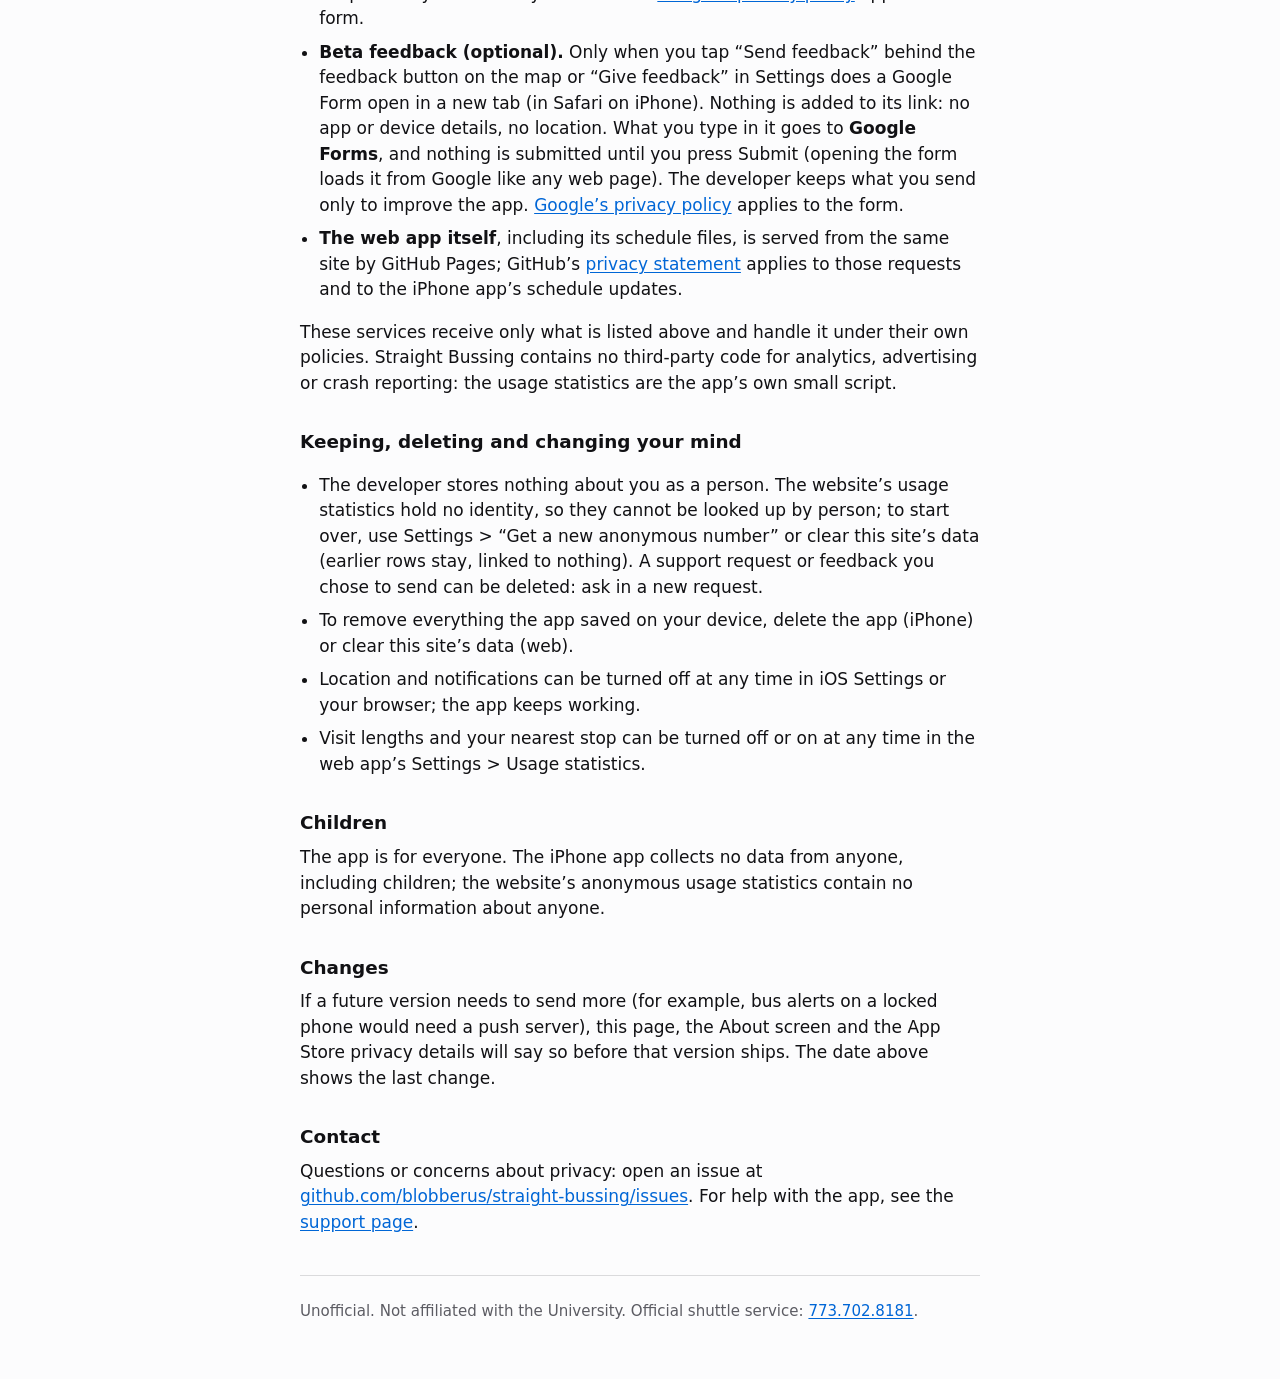
==== commit 5daff58c: "Add to Home Screen popup (port from the live repo, owner 2026-11-07/09) The live repository's Add to" ====
--- a/web/privacy.html
+++ b/web/privacy.html
@@ -27,7 +27,7 @@
 <body>
 <main>
 <h1>Privacy policy</h1>
-<p class="meta">Straight Bussing, for iPhone and the web. Effective November 6, 2026.</p>
+<p class="meta">Straight Bussing, for iPhone and the web. Effective November 9, 2026.</p>
 
 <p>Straight Bussing is a free, unofficial tracker for the campus shuttles in Hyde Park, Chicago, made as a student project.
 It is not affiliated with or endorsed by the University, by Passio or by the Chicago Transit Authority (CTA). This policy covers the iPhone app and the web app at
@@ -56,9 +56,12 @@
 <li><b>Your settings</b> (theme, hidden routes, map order, custom routes, favorites, bus alert choices, and whether you
 already gave feedback or chose &ldquo;I already gave feedback&rdquo;, which removes the feedback button from the map, on
 the web with its date; in a browser that showed the beta welcome popup, removed on November 4, 2026, also the dates it
-last appeared and the feedback form was opened) are saved on your device only: in the app&rsquo;s storage on iPhone,
+last appeared and the feedback form was opened; on the web also when the &ldquo;Add this website as a home screen
+app!&rdquo; popup last appeared, when you closed it, and whether you chose &ldquo;Don&rsquo;t show again&rdquo; or
+installed the app from this browser) are saved on your device only: in the app&rsquo;s storage on iPhone,
 removed when you delete the app; in this browser&rsquo;s storage on the web, removed when you clear the site&rsquo;s
-data.</li>
+data. To show the right Add to Home Screen steps, the web app reads which browser and device this is, on your device
+only; that and your install choice are never sent.</li>
 <li><b>Place search</b> for station names and places within a 30-minute walk of campus stops runs on your device,
 including spelling fixes.</li>
 <li><b>Bus alerts and the trip Live Activity</b> (iPhone) are created on your device as local notifications. There is no
